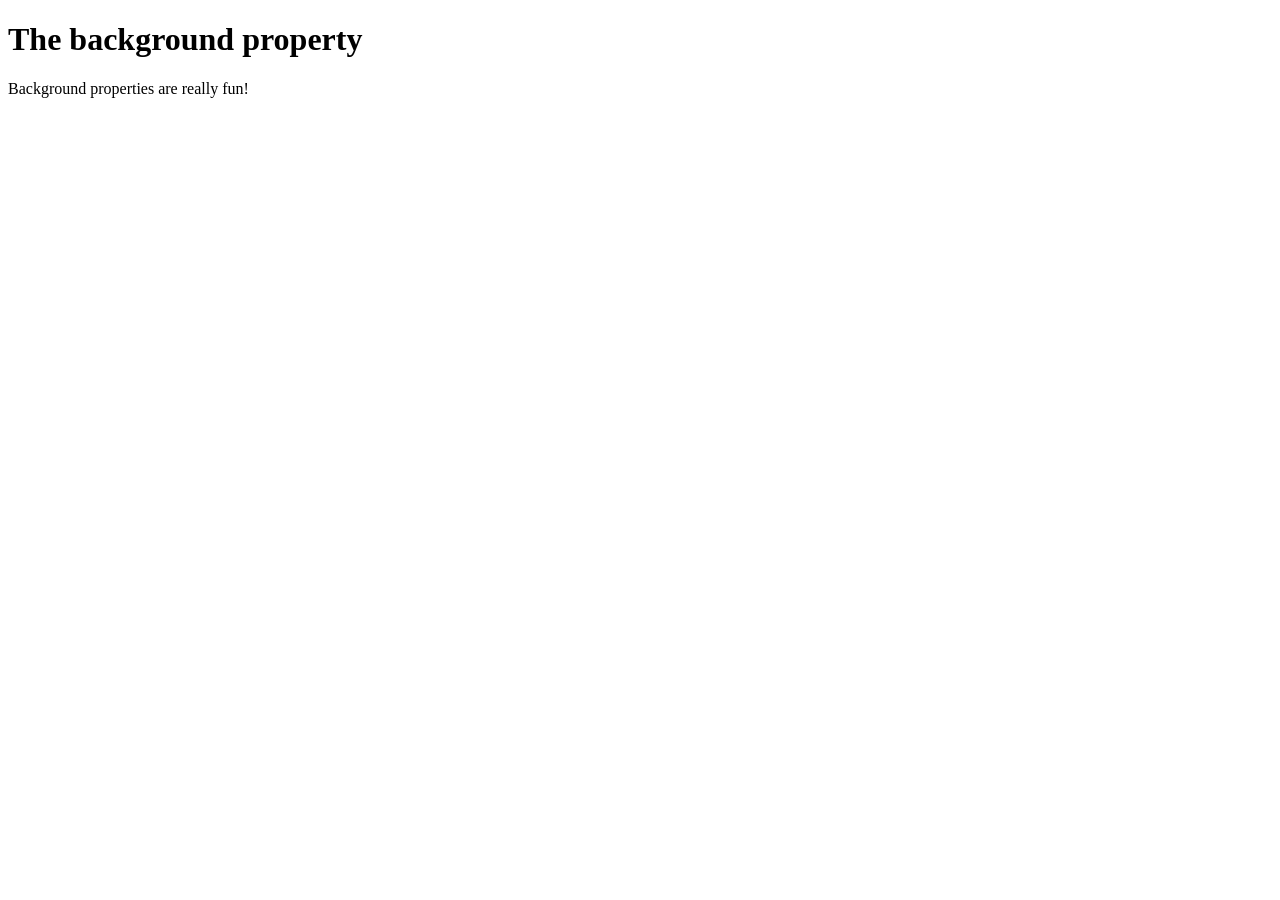
==== index.html @ c10859e7 "Update index.html" ====
<!DOCTYPE html>
<html>
	<head>
		<meta charset = "utf-8">
		<title>background stuff</title>
		<link rel = "stylesheet" href = "boy.css">
	</head>
	<body>
		<h1>The background property</h1>
		<div id = "bk">Background properties are really fun!</div>
	</body>
</html>
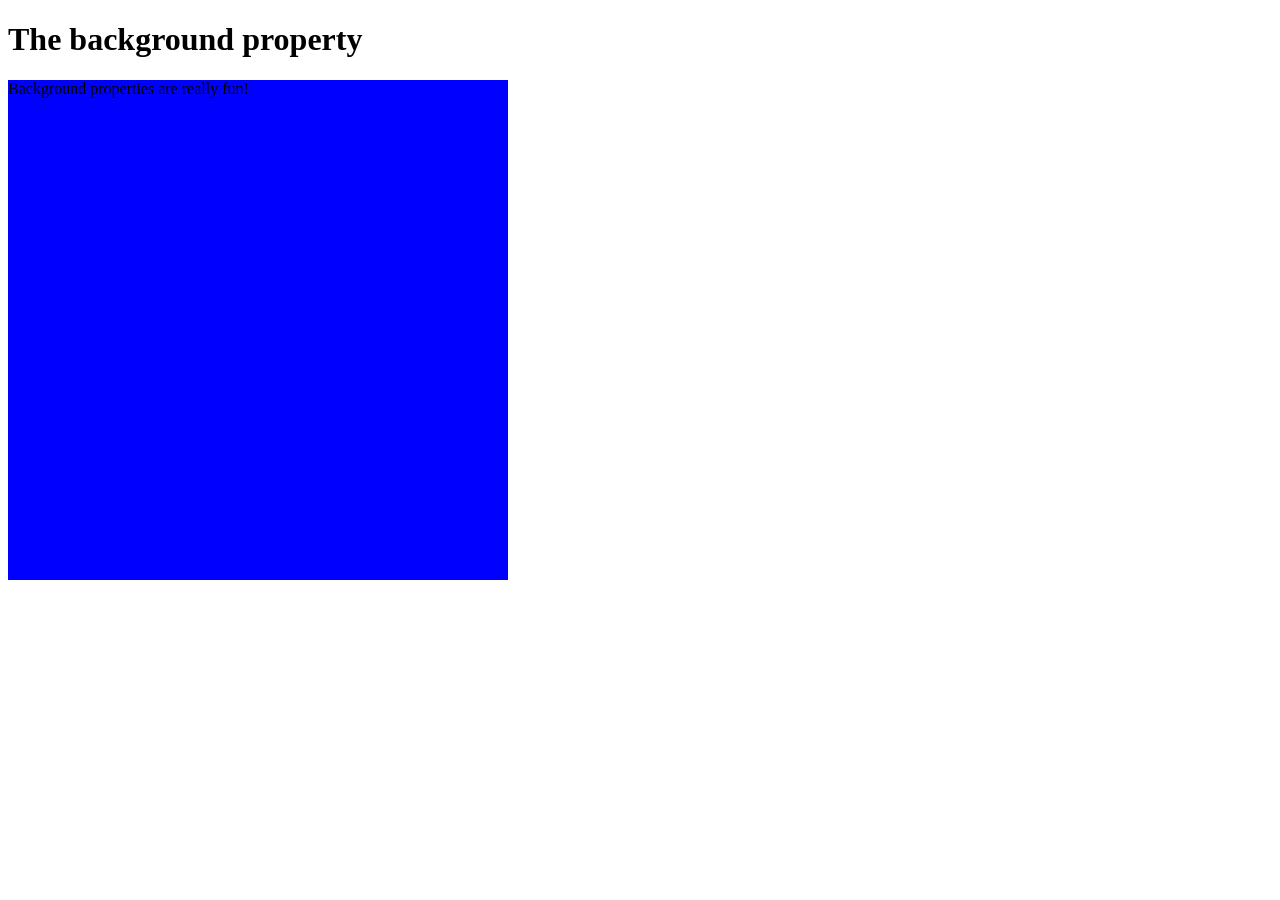
==== commit 6f5c7919: "Add files via upload" ====
--- a/index.html
+++ b/index.html
@@ -3,7 +3,7 @@
 	<head>
 		<meta charset = "utf-8">
 		<title>background stuff</title>
-		<link rel = "stylesheet" href = "boy.css">
+		<link rel = "stylesheet" href = "style.css">
 	</head>
 	<body>
 		<h1>The background property</h1>
--- a/style.css
+++ b/style.css
@@ -0,0 +1,6 @@
+#bk{
+	width: 500px;
+	height: 500px;
+	background-color: blue;
+	background-repeat: no-repeat;
+	background-position: top right;}
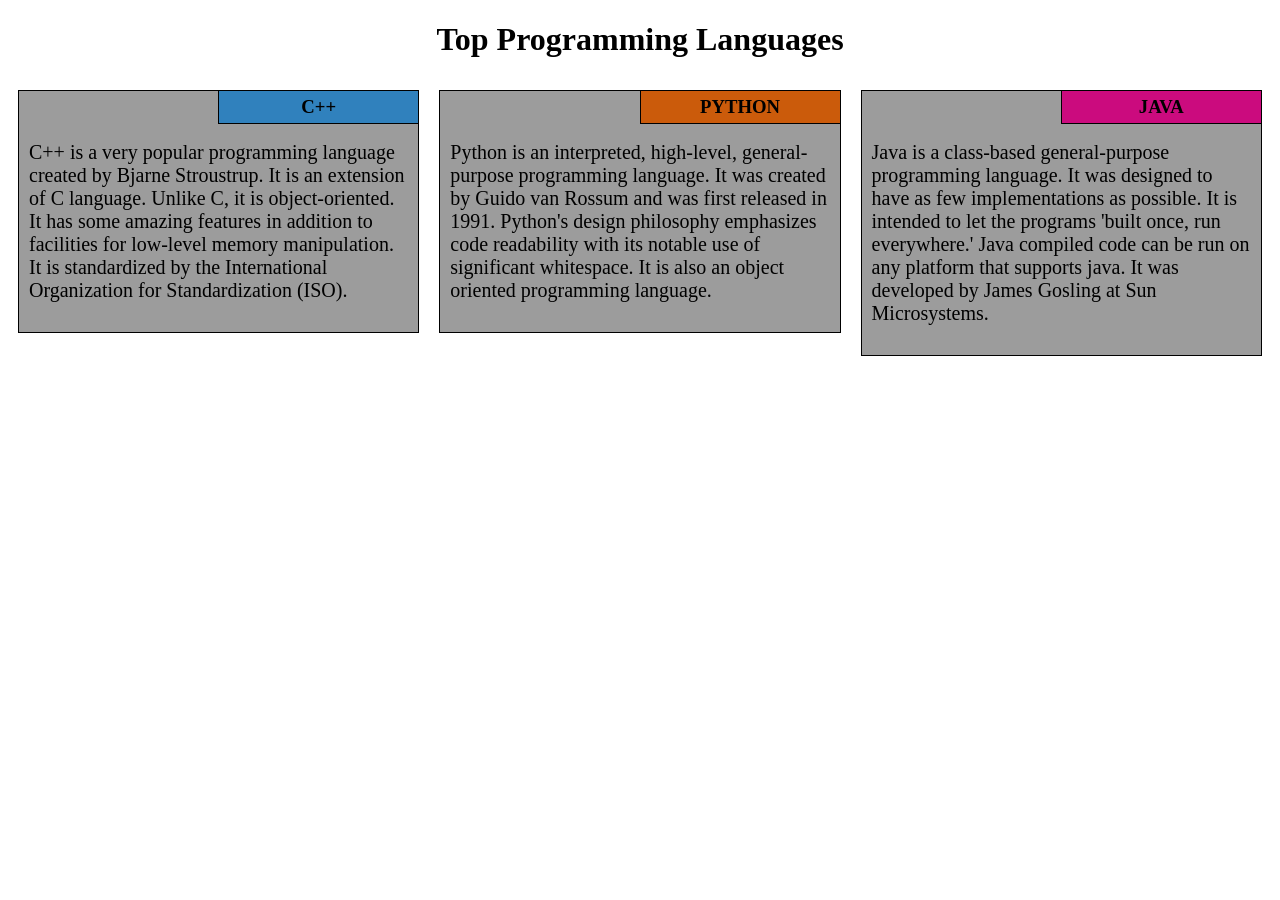
==== commit e55b0480: "Add files via upload" ====
--- a/index.html
+++ b/index.html
@@ -1,12 +1,25 @@
 <!DOCTYPE html>
 <html>
 	<head>
-		<meta charset = "utf-8">
-		<title>background stuff</title>
-		<link rel = "stylesheet" href = "style.css">
+		<meta charset = "utf-8" name="viewport" content="width=device-width, initial-scale=1">
+		<title>Module 2 Assignment</title>
+		<link rel = "stylesheet" href = "css/style.css">
 	</head>
 	<body>
-		<h1>The background property</h1>
-		<div id = "bk">Background properties are really fun!</div>
+		<h1>Top Programming Languages</h1>
+		<div class = "row">
+			<div class = "lrg mdm1 sml"><section>
+				<h3 class = "h3-1">C++</h3><p>
+					C++ is a very popular programming language created by Bjarne Stroustrup. It is an extension of C language. Unlike C, it is object-oriented. It has some amazing features in addition to facilities for low-level memory manipulation. It is standardized by the International Organization for Standardization (ISO).
+				</p></section></div>
+			<div class = "lrg mdm1 sml"><section>
+				<h3 class = "h3-2">PYTHON</h3><p>
+					Python is an interpreted, high-level, general-purpose programming language. It was created by Guido van Rossum and was first released in 1991. Python's design philosophy emphasizes code readability with its notable use of significant whitespace. It is also an object oriented programming language.
+				</p></section></div>
+			<div class = "lrg mdm2 sml"><section>
+				<h3 class = "h3-3">JAVA</h3><p>
+					Java is a class-based general-purpose programming language. It was designed to have as few implementations as possible. It is intended to let the programs 'built once, run everywhere.' Java compiled code can be run on any platform that supports java. It was developed by James Gosling at Sun Microsystems.
+				</p></section></div>
+		</div>
 	</body>
 </html>
--- a/css/style.css
+++ b/css/style.css
@@ -0,0 +1,43 @@
+* {
+  box-sizing: border-box;}
+p{
+	padding: 30px 10px 10px 10px;
+	font-size: 20px;}
+h1{
+	text-align: center;}
+h3{
+	float: right;
+	border-bottom: 1px solid black;
+	border-left: 1px solid black;
+	width: 200px;
+	margin: 0;
+	padding: 5px;
+	text-align: center;
+	font-weight: bold;}
+.h3-1{
+	background-color: #3081BD;}
+.h3-2{
+	background-color: #CB5B0B;}
+.h3-3{
+	background-color: #CB0B7E;}
+section{
+	border: 1px solid black;
+	background-color: #9C9C9C;
+	margin: 10px;}
+.row{
+	width: 100%;}
+@media (min-width: 992px){
+	.lrg{
+		float: left;
+		width: 33.33%;}}
+@media (min-width: 768px) and (max-width: 991px){
+	.mdm1, .mdm2{
+		float: left;}
+	.mdm1{
+		width: 50%;}
+	.mdm2{
+		width: 100%;}
+@media (max-width: 767px){
+	.sml{
+		float: left;
+		width: 100%;}}
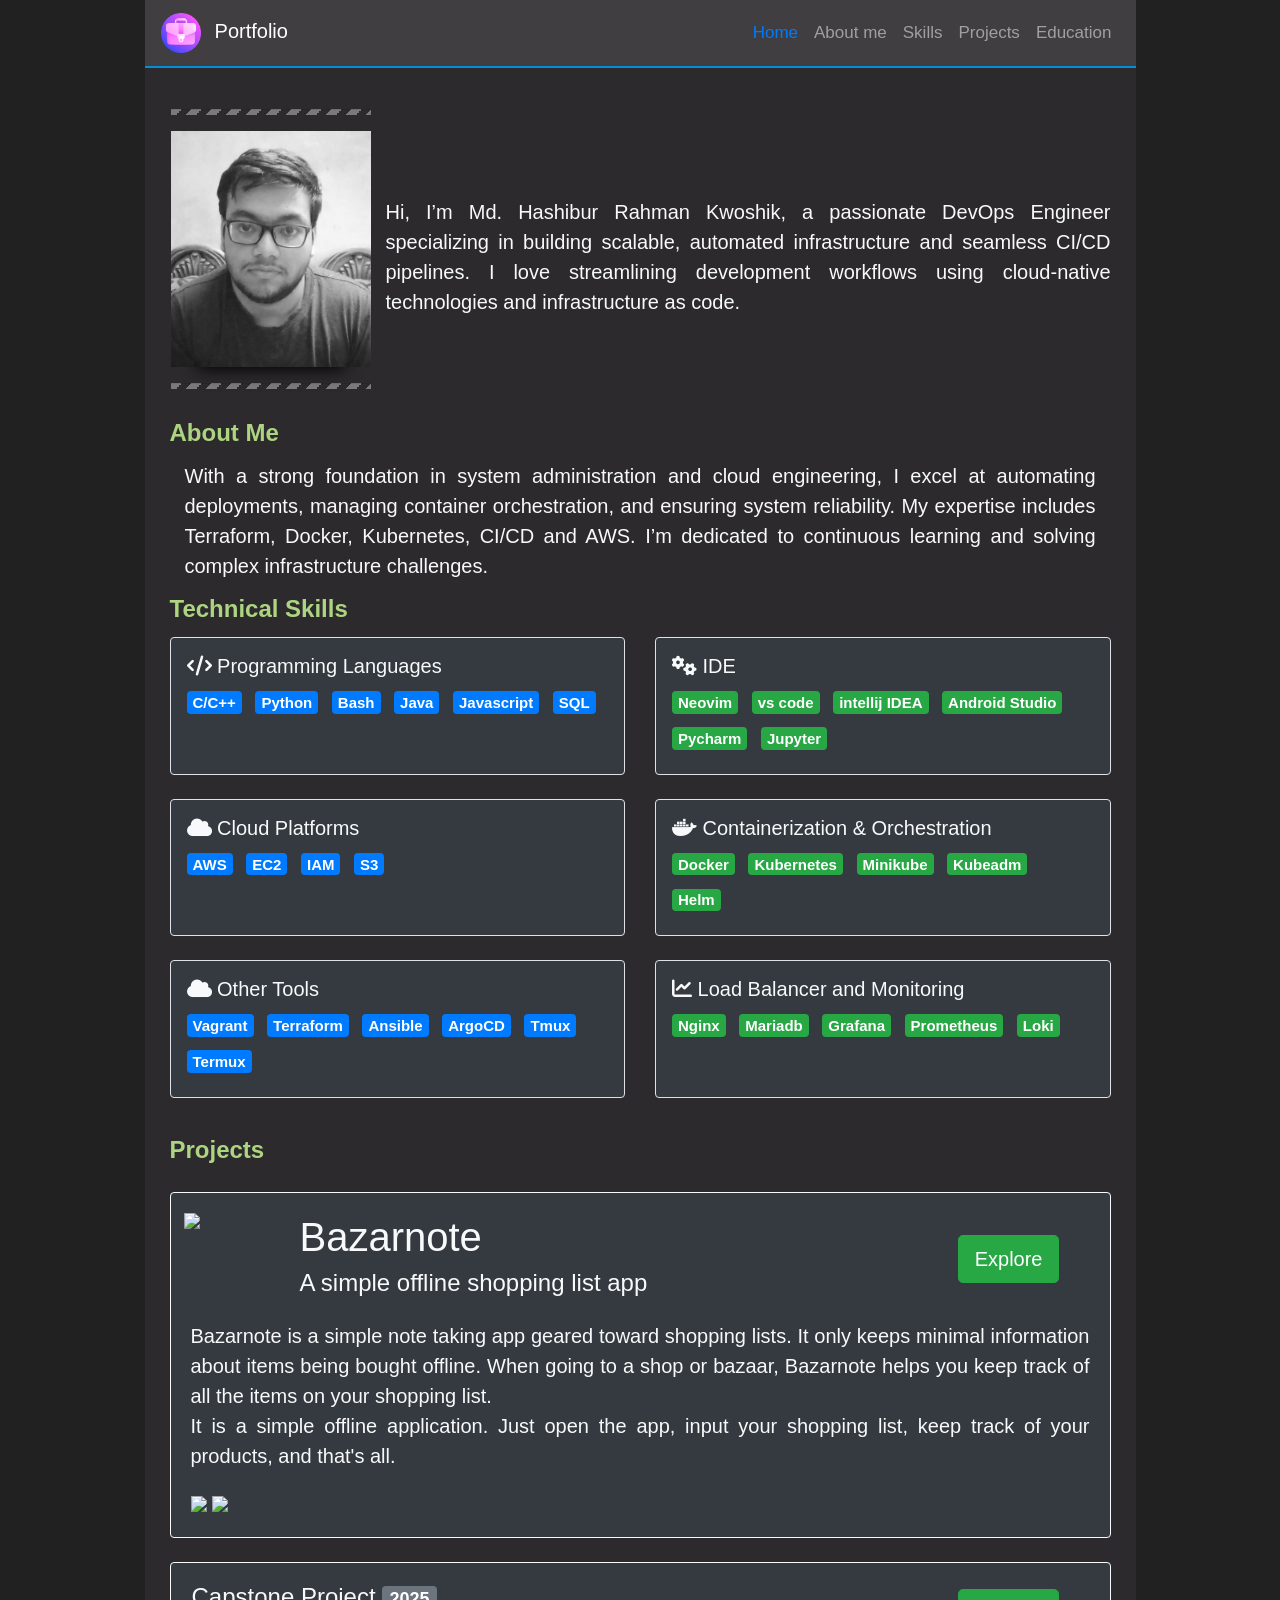
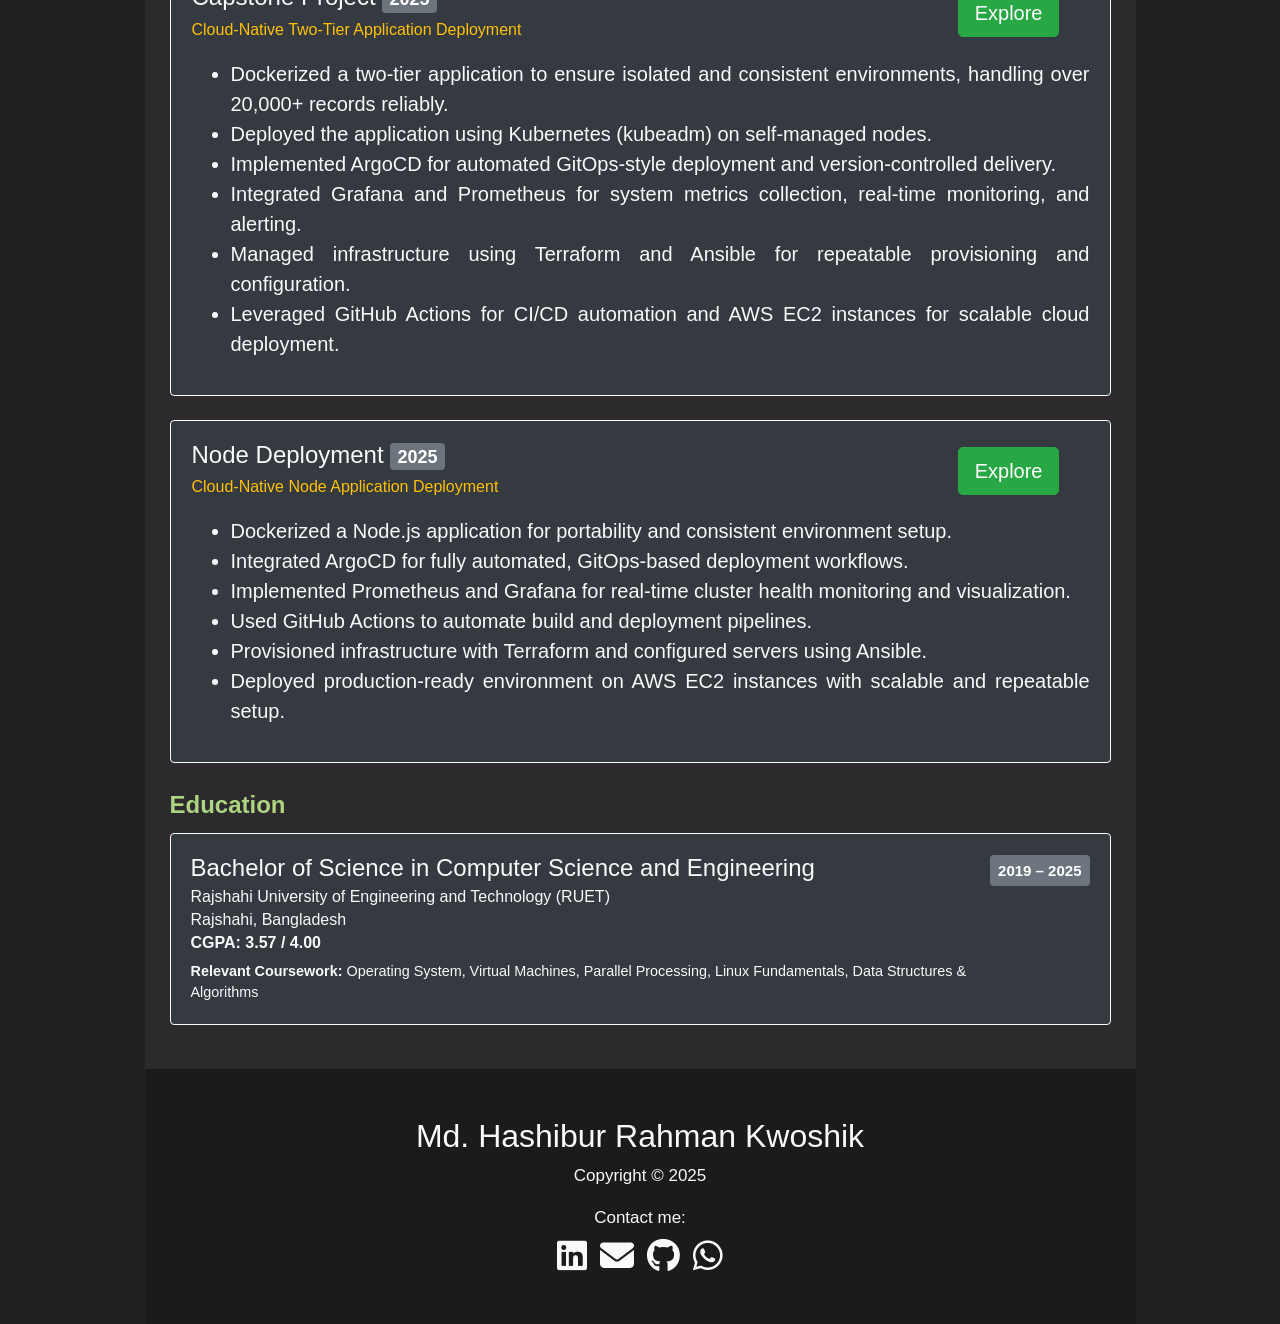
==== commit 032c9abe: "initialized the repository" ====
--- a/index.html
+++ b/index.html
@@ -1,25 +1,326 @@
 <!DOCTYPE html>
-<html>
-	<head>
-		<meta charset = "utf-8" name="viewport" content="width=device-width, initial-scale=1">
-		<title>Module 2 Assignment</title>
-		<link rel = "stylesheet" href = "css/style.css">
-	</head>
-	<body>
-		<h1>Top Programming Languages</h1>
-		<div class = "row">
-			<div class = "lrg mdm1 sml"><section>
-				<h3 class = "h3-1">C++</h3><p>
-					C++ is a very popular programming language created by Bjarne Stroustrup. It is an extension of C language. Unlike C, it is object-oriented. It has some amazing features in addition to facilities for low-level memory manipulation. It is standardized by the International Organization for Standardization (ISO).
-				</p></section></div>
-			<div class = "lrg mdm1 sml"><section>
-				<h3 class = "h3-2">PYTHON</h3><p>
-					Python is an interpreted, high-level, general-purpose programming language. It was created by Guido van Rossum and was first released in 1991. Python's design philosophy emphasizes code readability with its notable use of significant whitespace. It is also an object oriented programming language.
-				</p></section></div>
-			<div class = "lrg mdm2 sml"><section>
-				<h3 class = "h3-3">JAVA</h3><p>
-					Java is a class-based general-purpose programming language. It was designed to have as few implementations as possible. It is intended to let the programs 'built once, run everywhere.' Java compiled code can be run on any platform that supports java. It was developed by James Gosling at Sun Microsystems.
-				</p></section></div>
-		</div>
-	</body>
-</html>
+<html lang="en">
+
+<head>
+  <meta charset="UTF-8">
+  <meta name="viewport" content="width= f, initial-scale=1.0">
+  <link rel="shortcut icon" type="image/x-icon" href="assets/logo.png">
+  <title>Kwoshik's Portfolio</title>
+  <link rel="stylesheet" href="https://cdn.jsdelivr.net/npm/bootstrap@4.0.0/dist/css/bootstrap.min.css"
+    integrity="sha384-Gn5384xqQ1aoWXA+058RXPxPg6fy4IWvTNh0E263XmFcJlSAwiGgFAW/dAiS6JXm" crossorigin="anonymous">
+  <link rel="stylesheet" href="https://cdnjs.cloudflare.com/ajax/libs/font-awesome/6.4.0/css/all.min.css" />
+  <link rel="stylesheet" href="style.css">
+</head>
+
+<body>
+  <div id="idk0" class="second-body text-light">
+
+    <nav class="custm-nav navbar navbar-dark navbar-expand-md fixed-top">
+      <a class="navbar-brand" href="#idk0">
+        <img height=40px; src="assets/logo.png" alt="">
+        <span class="ml-2">Portfolio</span>
+      </a>
+      <button class="navbar-toggler navbar-toggler-right" type="button" data-toggle="collapse" data-target="#hdnv">
+        <span class="navbar-toggler-icon"></span>
+      </button>
+      <div class="collapse navbar-collapse" id="hdnv">
+        <ul class="navbar-nav ml-auto">
+          <li class="nav-item ml-auto">
+            <a class="nav-link" href="#">
+              <div class="text-primary">Home</div>
+            </a>
+          </li>
+          <li class="nav-item ml-auto"><a class="nav-link" href="#idk2">About me</a></li>
+          <li class="nav-item ml-auto"><a class="nav-link" href="#idk3">Skills</a></li>
+          <li class="nav-item ml-auto"><a class="nav-link" href="#idk4">Projects</a></li>
+          <li class="nav-item ml-auto"><a class="nav-link" href="#idk5">Education</a></li>
+        </ul>
+      </div>
+    </nav>
+
+    <span>
+      <a class="btn pos kol1 btn-outline-secondary" href="#idk0">
+        <i class="fa fa-2x fa-arrow-circle-up"></i>
+      </a>
+    </span>
+
+    <div class="inner"></div>
+
+    <div class="row">
+      <div class="span4 mx-auto ml-md-3">
+        <hr class="slash-1">
+        <img class="s1 my-3" src="assets/kwoshik.jpg" width="200px">
+        <hr class="slash-1 mb-3">
+      </div>
+      <div class="col-md my-auto text-justify">
+        Hi, I’m Md. Hashibur Rahman Kwoshik, a passionate DevOps Engineer specializing in building scalable, automated
+        infrastructure and seamless CI/CD pipelines. I love streamlining development workflows using cloud-native
+        technologies and infrastructure as code.
+      </div>
+    </div>
+
+    <section class="section" id="idk2">
+      <div class="headbar2">About Me</div>
+      <div class="col-md my-auto text-justify">
+        With a strong foundation in system administration and cloud engineering, I excel at automating deployments,
+        managing container orchestration, and ensuring system reliability. My expertise includes Terraform, Docker,
+        Kubernetes, CI/CD and AWS. I’m dedicated to continuous learning and solving complex infrastructure challenges.
+      </div>
+    </section>
+
+    <section class="section" id="idk3">
+      <div class="headbar2">Technical Skills</div>
+      <div class="row">
+        <div class="col-md-6 mb-4">
+          <div class="border p-3 h-100 bg-dark rounded shadow-sm">
+            <h5><i class="fas fa-code"></i> Programming Languages</h5>
+            <div>
+              <span class="badge badge-primary mr-2 mb-2">C/C++</span>
+              <span class="badge badge-primary mr-2 mb-2">Python</span>
+              <span class="badge badge-primary mr-2 mb-2">Bash</span>
+              <span class="badge badge-primary mr-2 mb-2">Java</span>
+              <span class="badge badge-primary mr-2 mb-2">Javascript</span>
+              <span class="badge badge-primary mr-2 mb-2">SQL</span>
+            </div>
+          </div>
+        </div>
+
+        <div class="col-md-6 mb-4">
+          <div class="border p-3 h-100 bg-dark rounded shadow-sm">
+            <h5><i class="fa fa-cogs"></i> IDE</h5>
+            <div>
+              <span class="badge badge-success mr-2 mb-2">Neovim</span>
+              <span class="badge badge-success mr-2 mb-2">vs code</span>
+              <span class="badge badge-success mr-2 mb-2">intellij IDEA</span>
+              <span class="badge badge-success mr-2 mb-2">Android Studio</span>
+              <span class="badge badge-success mr-2 mb-2">Pycharm</span>
+              <span class="badge badge-success mr-2 mb-2">Jupyter</span>
+            </div>
+          </div>
+        </div>
+      </div>
+
+      <div class="row">
+        <div class="col-md-6 mb-4">
+          <div class="border p-3 h-100 bg-dark rounded shadow-sm">
+            <h5><i class="fas fa-cloud"></i> Cloud Platforms</h5>
+            <div>
+              <span class="badge badge-primary mr-2 mb-2">AWS</span>
+              <span class="badge badge-primary mr-2 mb-2">EC2</span>
+              <span class="badge badge-primary mr-2 mb-2">IAM</span>
+              <span class="badge badge-primary mr-2 mb-2">S3</span>
+            </div>
+          </div>
+        </div>
+
+        <div class="col-md-6 mb-4">
+          <div class="border p-3 h-100 bg-dark rounded shadow-sm">
+            <h5><i class="fab fa-docker"></i> Containerization & Orchestration</h5>
+            <div>
+              <span class="badge badge-success mr-2 mb-2">Docker</span>
+              <span class="badge badge-success mr-2 mb-2">Kubernetes</span>
+              <span class="badge badge-success mr-2 mb-2">Minikube</span>
+              <span class="badge badge-success mr-2 mb-2">Kubeadm</span>
+              <span class="badge badge-success mr-2 mb-2">Helm</span>
+            </div>
+          </div>
+        </div>
+      </div>
+
+      <div class="row">
+        <div class="col-md-6 mb-4">
+          <div class="border p-3 h-100 bg-dark rounded shadow-sm">
+            <h5><i class="fas fa-cloud"></i> Other Tools</h5>
+            <div>
+              <span class="badge badge-primary mr-2 mb-2">Vagrant</span>
+              <span class="badge badge-primary mr-2 mb-2">Terraform</span>
+              <span class="badge badge-primary mr-2 mb-2">Ansible</span>
+              <span class="badge badge-primary mr-2 mb-2">ArgoCD</span>
+              <span class="badge badge-primary mr-2 mb-2">Tmux</span>
+              <span class="badge badge-primary mr-2 mb-2">Termux</span>
+            </div>
+          </div>
+        </div>
+
+        <div class="col-md-6 mb-4">
+          <div class="border p-3 h-100 bg-dark rounded shadow-sm">
+            <h5><i class="fas fa-chart-line"></i> Load Balancer and Monitoring</h5>
+            <div>
+              <span class="badge badge-success mr-2 mb-2">Nginx</span>
+              <span class="badge badge-success mr-2 mb-2">Mariadb</span>
+              <span class="badge badge-success mr-2 mb-2">Grafana</span>
+              <span class="badge badge-success mr-2 mb-2">Prometheus</span>
+              <span class="badge badge-success mr-2 mb-2">Loki</span>
+            </div>
+          </div>
+        </div>
+      </div>
+    </section>
+
+    <section class="section" id="idk4">
+      <div class="headbar2">Projects</div>
+      <div class="card bg-dark my-4 border-light">
+        <div class="card-body">
+          <div class="card-title">
+            <div class="row">
+              <div class="row col-8">
+                <img class="ml-2"
+                  src="https://github.com/rootminusone8004/Bazarnote/raw/master/fastlane/metadata/android/en-US/images/icon.png"
+                  width="100">
+                <div class="ml-3 text-light my-auto">
+                  <h1>Bazarnote</h1>
+                  <h4 class="d-none d-md-block">A simple offline shopping list app</h4>
+                </div>
+              </div>
+              <div class="col-4 text-right my-auto">
+                <a href="https://github.com/rootminusone8004/Bazarnote" target="_blank"
+                  class="btn btn-lg btn-success">Explore</a>
+              </div>
+            </div>
+          </div>
+          <div class="my-3 text-justify">
+            Bazarnote is a simple note taking app geared toward shopping lists. It only keeps minimal information about
+            items being bought offline. When going to a shop or bazaar, Bazarnote helps you keep track of all the items
+            on your shopping list.
+            <br>
+            It is a simple offline application. Just open the app, input your shopping list, keep track of your
+            products, and that's all.
+          </div>
+          <a href="https://f-droid.org/packages/com.rootminusone8004.bazarnote/" target="_blank">
+            <img src="https://fdroid.gitlab.io/artwork/badge/get-it-on.png" height="60" />
+          </a>
+          <a href="https://apt.izzysoft.de/fdroid/index/apk/com.rootminusone8004.bazarnote/" target="_blank">
+            <img
+              src="https://camo.githubusercontent.com/28fa2c821196d417f69a25dc07b40d3b4fc040bd5ddf7a8c73e8d970ee923617/68747470733a2f2f6769746c61622e636f6d2f497a7a794f6e44726f69642f7265706f2f2d2f7261772f6d61737465722f6173736574732f497a7a794f6e44726f69642e706e67"
+              height="60" />
+          </a>
+        </div>
+      </div>
+      <div class="card bg-dark my-4 border-light">
+        <div class="card-body">
+          <div class="row">
+            <div class="row col-8">
+              <div class="ml-3 text-light my-auto">
+                <h4 class="card-title mb-0">
+                  Capstone Project
+                  <span class="badge badge-secondary">2025</span>
+                </h4>
+                <small class="text-warning">Cloud-Native Two-Tier Application Deployment</small>
+              </div>
+            </div>
+            <div class="col-4 text-right my-auto">
+              <a href="https://github.com/rootminusone8004/project2" target="_blank"
+                class="btn btn-lg btn-success">Explore</a>
+            </div>
+          </div>
+          <div class="my-3 text-justify">
+            <ul class="mb-3">
+              <li>Dockerized a two-tier application to ensure isolated and consistent environments, handling over
+                20,000+ records reliably.</li>
+              <li>Deployed the application using Kubernetes (kubeadm) on self-managed nodes.</li>
+              <li>Implemented ArgoCD for automated GitOps-style deployment and version-controlled delivery.</li>
+              <li>Integrated Grafana and Prometheus for system metrics collection, real-time monitoring, and alerting.
+              </li>
+              <li>Managed infrastructure using Terraform and Ansible for repeatable provisioning and configuration.</li>
+              <li>Leveraged GitHub Actions for CI/CD automation and AWS EC2 instances for scalable cloud deployment.
+              </li>
+            </ul>
+          </div>
+        </div>
+      </div>
+      <div class="card bg-dark my-4 border-light">
+        <div class="card-body">
+          <div class="row">
+            <div class="row col-8">
+              <div class="ml-3 text-light my-auto">
+                <h4 class="card-title mb-0">
+                  Node Deployment
+                  <span class="badge badge-secondary">2025</span>
+                </h4>
+                <small class="text-warning">Cloud-Native Node Application Deployment</small>
+              </div>
+            </div>
+            <div class="col-4 text-right my-auto">
+              <a href="https://github.com/rootminusone8004/project1" target="_blank"
+                class="btn btn-lg btn-success">Explore</a>
+            </div>
+          </div>
+          <div class="my-3 text-justify">
+            <ul class="mb-3">
+              <li>Dockerized a Node.js application for portability and consistent environment setup.</li>
+              <li>Integrated ArgoCD for fully automated, GitOps-based deployment workflows.</li>
+              <li>Implemented Prometheus and Grafana for real-time cluster health monitoring and visualization.</li>
+              <li>Used GitHub Actions to automate build and deployment pipelines.</li>
+              <li>Provisioned infrastructure with Terraform and configured servers using Ansible.</li>
+              <li>Deployed production-ready environment on AWS EC2 instances with scalable and repeatable setup.</li>
+            </ul>
+          </div>
+        </div>
+      </div>
+    </section>
+
+    <section class="section" id="idk5">
+      <div class="headbar2">Education</div>
+      <div class="card bg-dark border-light shadow-sm mb-4">
+        <div class="card-body">
+          <div class="d-flex justify-content-between flex-column flex-md-row">
+            <div>
+              <h4 class="card-title mb-1">Bachelor of Science in Computer Science and Engineering</h4>
+              <h6 class="mb-1">Rajshahi University of Engineering and Technology (RUET)</h6>
+              <h6 class="mb-1">Rajshahi, Bangladesh</h6>
+              <h6 class="mb-2"><b>CGPA: 3.57 / 4.00</b></h6>
+              <p class="mb-0" style="font-size: 0.9rem;">
+                <strong>Relevant Coursework:</strong> Operating System, Virtual Machines, Parallel Processing, Linux
+                Fundamentals, Data Structures & Algorithms
+              </p>
+            </div>
+            <div class="text-md-right mt-3 mt-md-0">
+              <span class="badge badge-secondary p-2">2019 – 2025</span>
+            </div>
+          </div>
+        </div>
+      </div>
+    </section>
+  </div>
+
+  <footer class="text-center text-light py-5">
+    <div class="container">
+      <div class="row">
+        <div class="col-md-12">
+          <h2>Md. Hashibur Rahman Kwoshik</h2>
+          <p>Copyright &copy; 2025</p>
+          <div class="my-2">Contact me:</div>
+          <a href="https://www.linkedin.com/in/md-hashibur-rahman-kwoshik-2a3444250/" target="_blank"
+            class="text-light">
+            <i class="fab fa-linkedin fa-2x"></i>
+          </a>
+          <a class="ml-2 text-light cp" title="copy to clipboard"
+            data-clipboard-text="mdhashiburrahmankwoshik@gmail.com">
+            <i class="fas fa-envelope fa-2x"></i>
+          </a>
+          <a class="ml-2 text-light" href="https://github.com/rootminusone8004" target="_blank" class="text-light">
+            <i class="fab fa-github fa-2x"></i>
+          </a>
+          <a class="ml-2 text-light cp" title="copy to clipboard" data-clipboard-text="+8801915575756">
+            <i class="fab fa-whatsapp fa-2x"></i>
+          </a>
+        </div>
+      </div>
+    </div>
+  </footer>
+
+  <script src="https://code.jquery.com/jquery-3.2.1.slim.min.js"
+    integrity="sha384-KJ3o2DKtIkvYIK3UENzmM7KCkRr/rE9/Qpg6aAZGJwFDMVNA/GpGFF93hXpG5KkN"
+    crossorigin="anonymous"></script>
+  <script src="https://cdn.jsdelivr.net/npm/popper.js@1.12.9/dist/umd/popper.min.js"
+    integrity="sha384-ApNbgh9B+Y1QKtv3Rn7W3mgPxhU9K/ScQsAP7hUibX39j7fakFPskvXusvfa0b4Q"
+    crossorigin="anonymous"></script>
+  <script src="https://cdn.jsdelivr.net/npm/bootstrap@4.0.0/dist/js/bootstrap.min.js"
+    integrity="sha384-JZR6Spejh4U02d8jOt6vLEHfe/JQGiRRSQQxSfFWpi1MquVdAyjUar5+76PVCmYl"
+    crossorigin="anonymous"></script>
+  <script src="https://cdnjs.cloudflare.com/ajax/libs/clipboard.js/2.0.11/clipboard.min.js"></script>
+  <script src="https://cdn.jsdelivr.net/npm/smooth-scroll@16/dist/smooth-scroll.polyfills.min.js"></script>
+  <script src="script.js"></script>
+</body>
+
+</html>
--- a/style.css
+++ b/style.css
@@ -0,0 +1,72 @@
+body {
+  background-color: #212121;
+  font-size: 20px;
+}
+
+.second-body {
+  background-color: #2d2a2e;
+  max-width: 991px;
+  padding: 0px 25px 20px 25px;
+  margin-left: auto;
+  margin-right: auto;
+}
+
+.inner {
+  padding-top: 50px;
+  padding-bottom: 10px;
+}
+
+.fixed-top {
+  max-width: 991px;
+  margin-left: auto;
+  margin-right: auto;
+}
+
+.s1 {
+  -webkit-box-shadow: 0 28px 16px -26px rgba(0, 0, 0);
+  -moz-box-shadow: 0 28px 16px -26px rgba(0, 0, 0);
+  box-shadow: 0 28px 16px -26px rgba(0, 0, 0);
+}
+
+.headbar2 {
+  font-size: 1.5rem;
+  font-weight: 900;
+  font-family: arial;
+  margin: 10px 0px;
+  color: #add481;
+}
+
+.img-responsive {
+  width: auto;
+  height: 100px;
+}
+
+.slash-1 {
+  height: 5px;
+  color: #7A7A7A;
+  background-image: linear-gradient(-45deg,
+      transparent,
+      transparent 25%,
+      currentColor 25%,
+      currentColor 50%,
+      transparent 50%,
+      transparent 75%,
+      currentColor 75%);
+  background-size: 20px 20px;
+  width: 200px;
+  margin: 0px;
+}
+
+.navbar {
+  background-color: #403e41;
+  border-bottom: 2px solid #008ed6;
+  font-size: 17px;
+}
+
+footer {
+  background-color: #1b1b1b;
+  max-width: 991px;
+  margin-left: auto;
+  margin-right: auto;
+  font-size: 17px;
+}
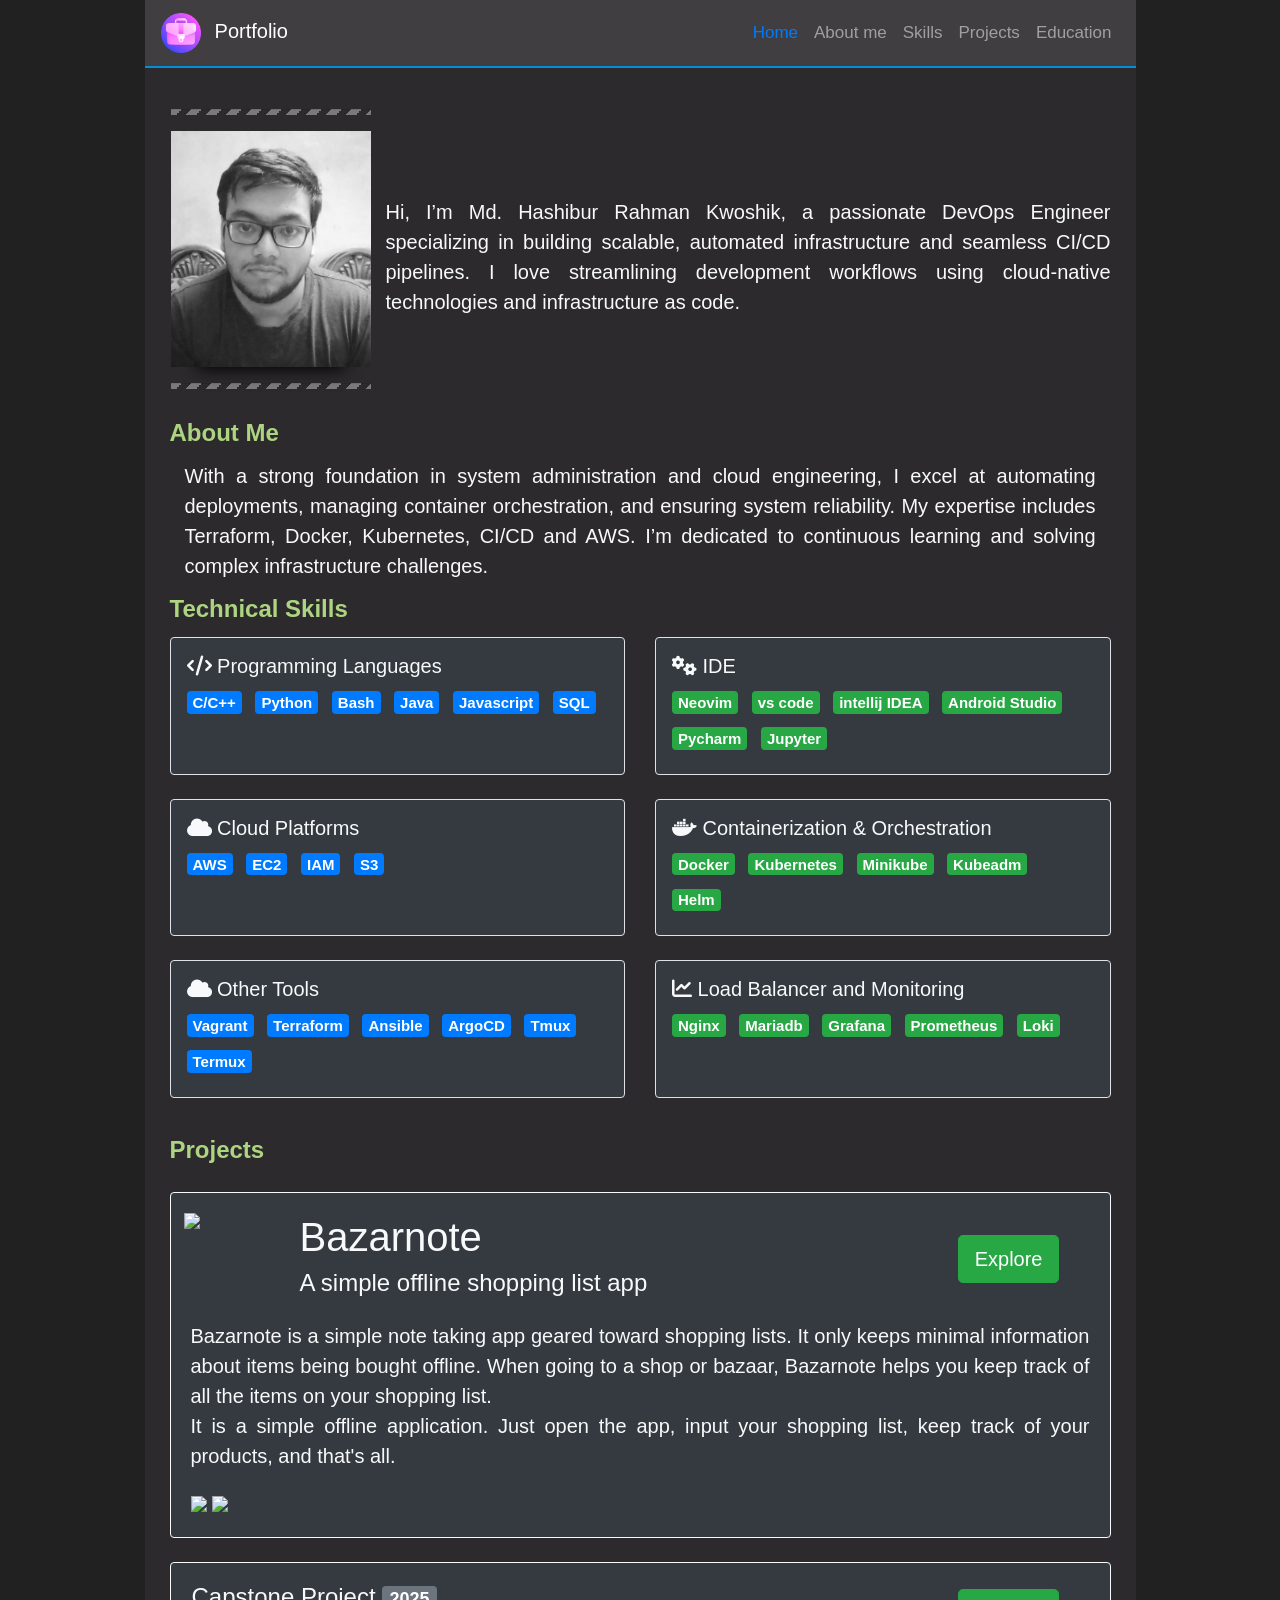
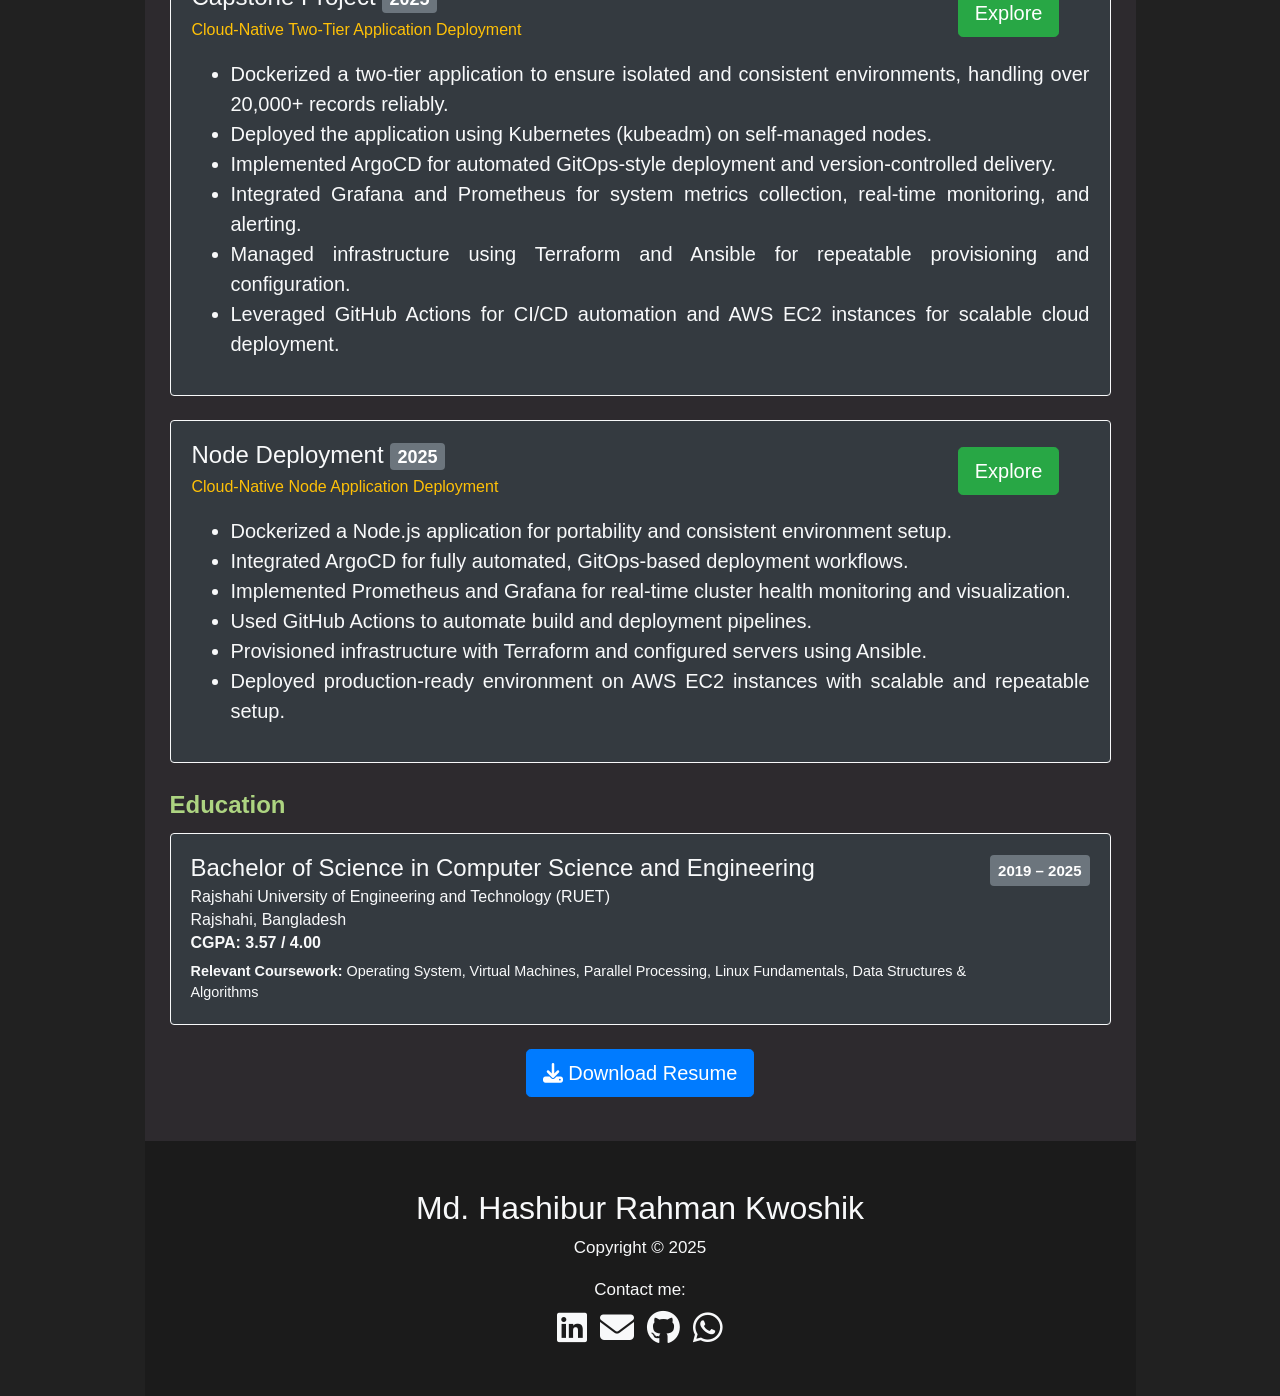
==== commit 00b668d5: "added resume" ====
--- a/index.html
+++ b/index.html
@@ -281,6 +281,13 @@
         </div>
       </div>
     </section>
+
+    <div class="d-flex justify-content-center my-4">
+      <a href="./resume.pdf" class="btn btn-primary btn-lg" download>
+        <i class="fas fa-download"></i> Download Resume
+      </a>
+    </div>    
+    
   </div>
 
   <footer class="text-center text-light py-5">
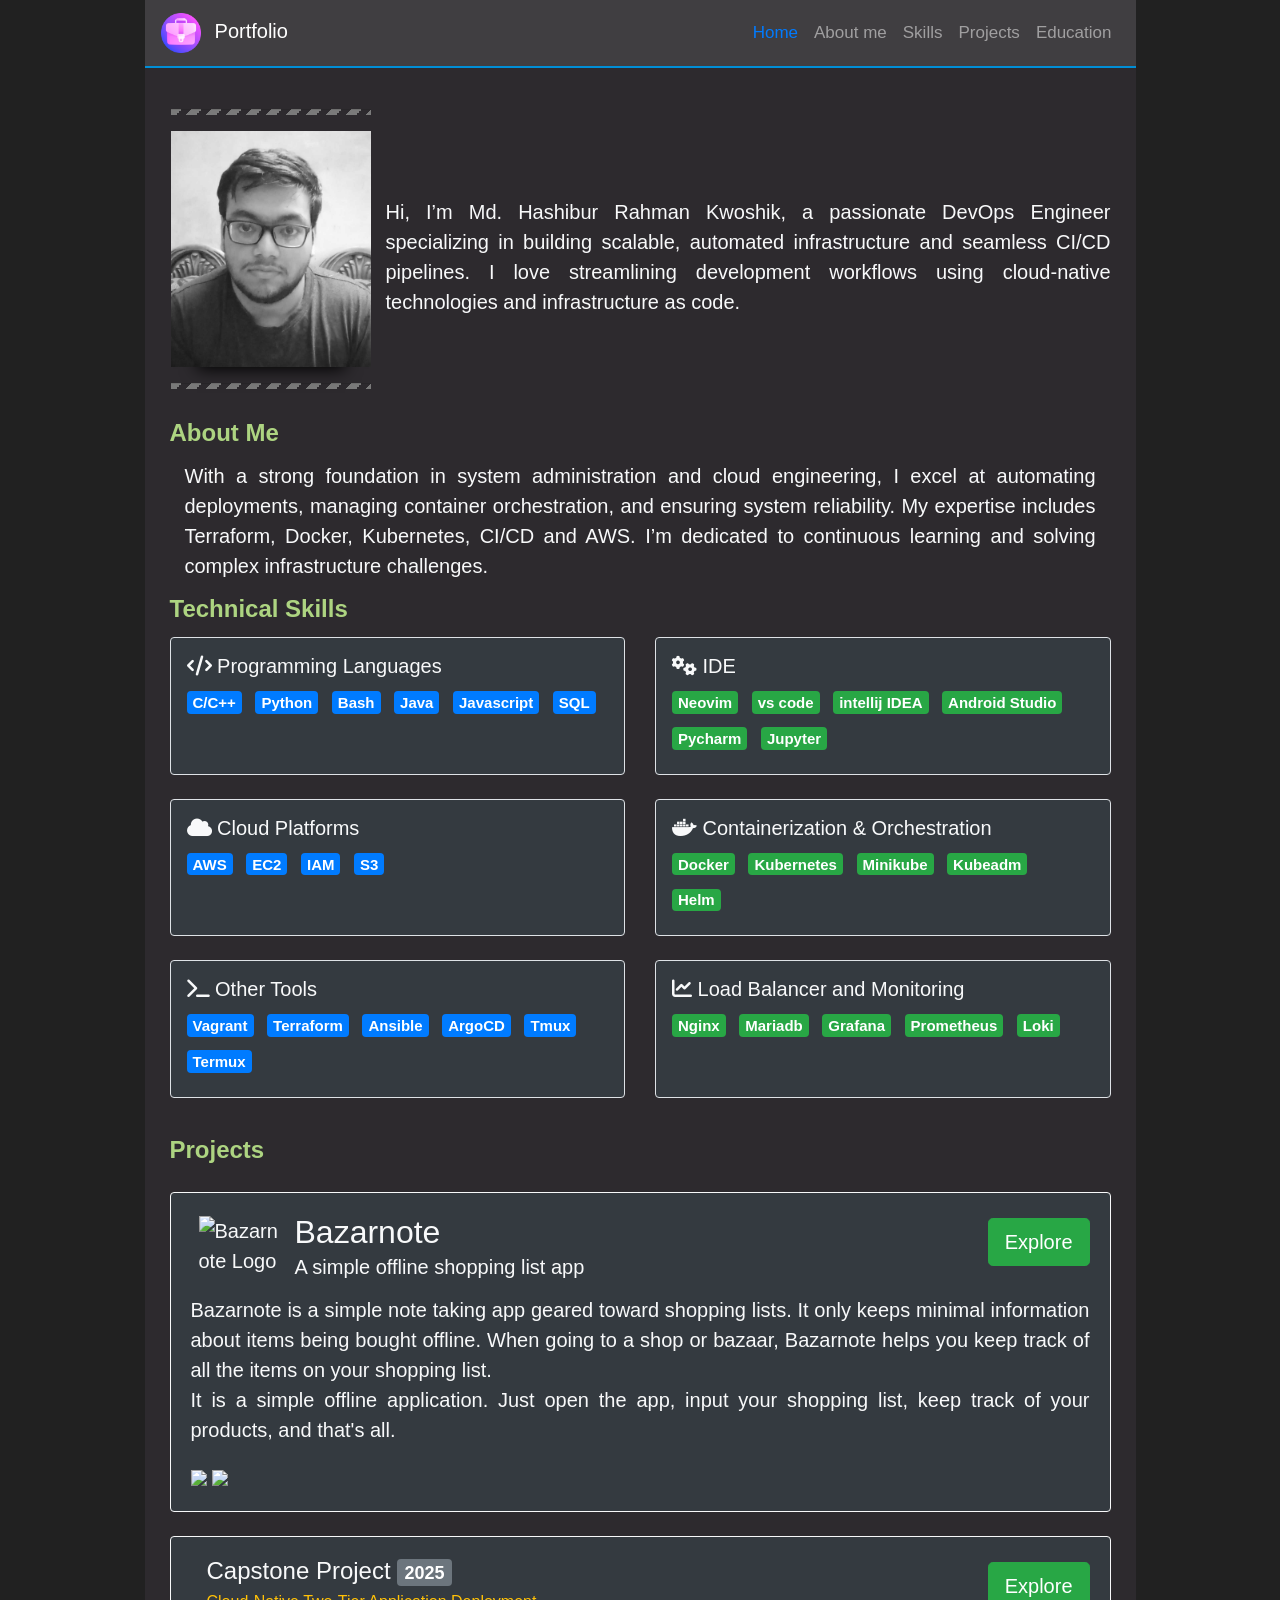
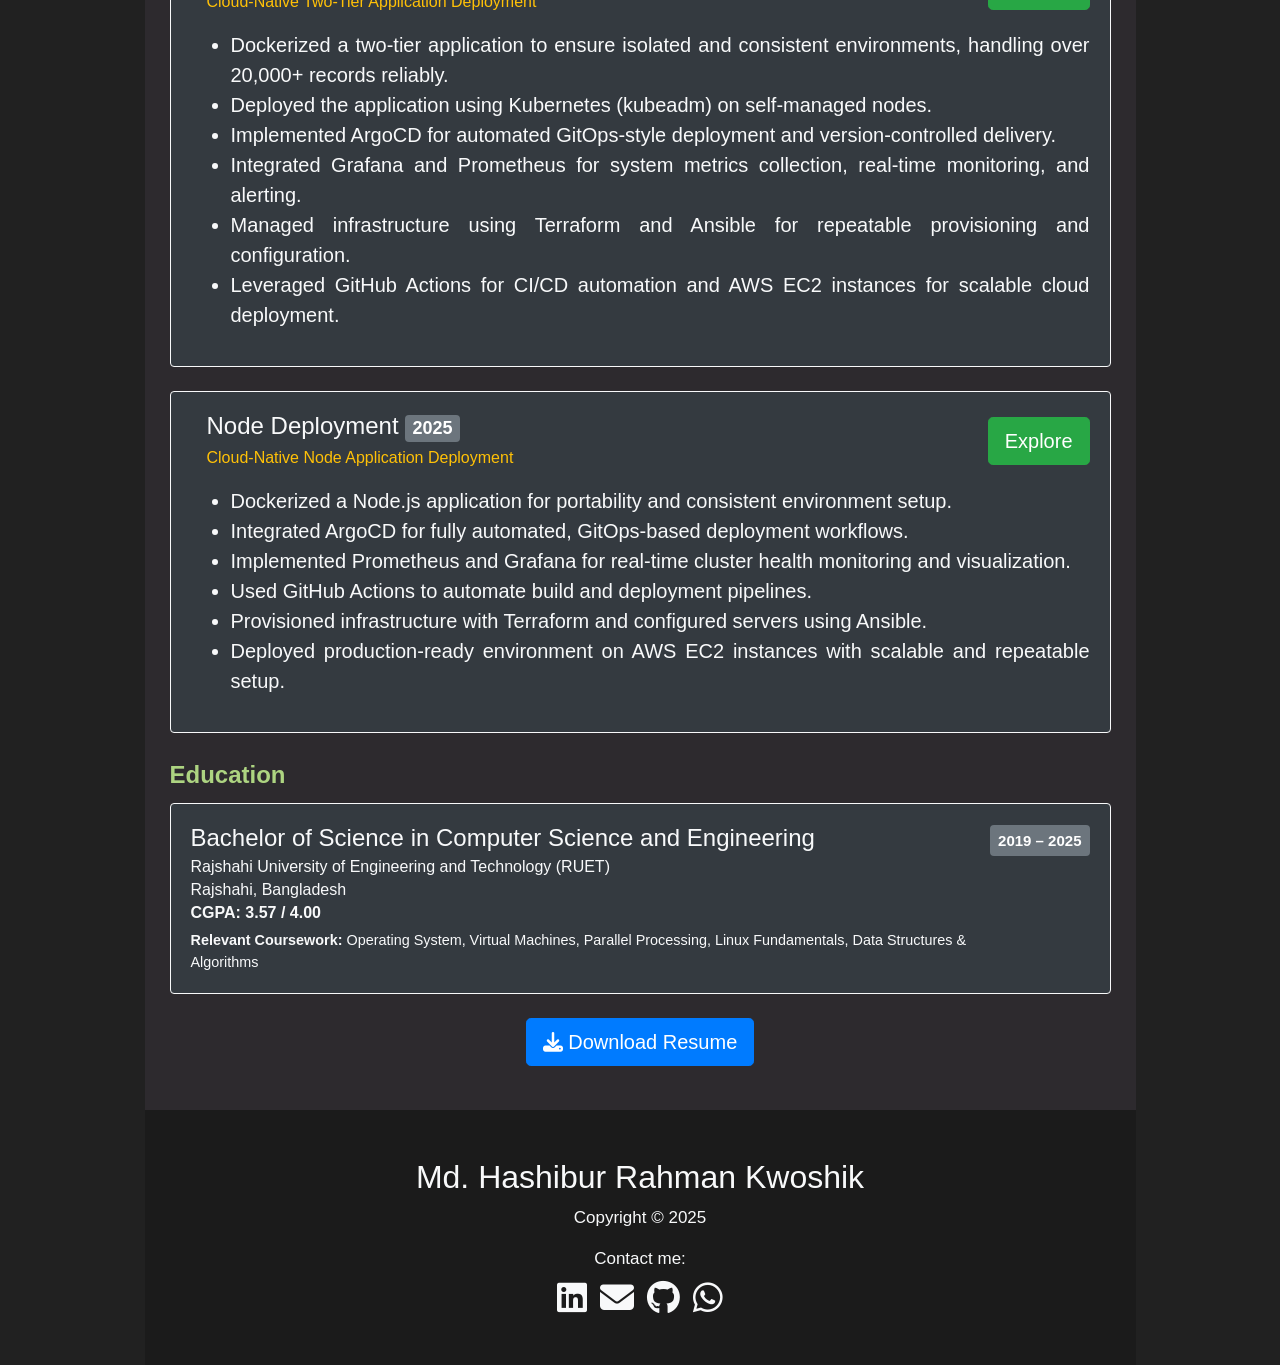
==== commit 5bfe37ec: "dynamically responsive" ====
--- a/index.html
+++ b/index.html
@@ -130,7 +130,7 @@
       <div class="row">
         <div class="col-md-6 mb-4">
           <div class="border p-3 h-100 bg-dark rounded shadow-sm">
-            <h5><i class="fas fa-cloud"></i> Other Tools</h5>
+            <h5><i class="fas fa-terminal"></i> Other Tools</h5>
             <div>
               <span class="badge badge-primary mr-2 mb-2">Vagrant</span>
               <span class="badge badge-primary mr-2 mb-2">Terraform</span>
@@ -161,21 +161,20 @@
       <div class="headbar2">Projects</div>
       <div class="card bg-dark my-4 border-light">
         <div class="card-body">
-          <div class="card-title">
-            <div class="row">
-              <div class="row col-8">
-                <img class="ml-2"
-                  src="https://github.com/rootminusone8004/Bazarnote/raw/master/fastlane/metadata/android/en-US/images/icon.png"
-                  width="100">
-                <div class="ml-3 text-light my-auto">
-                  <h1>Bazarnote</h1>
-                  <h4 class="d-none d-md-block">A simple offline shopping list app</h4>
-                </div>
+          <div class="d-flex flex-wrap align-items-center justify-content-between">
+            <div class="d-flex align-items-center flex-grow-1 mb-3 mb-md-0">
+              <img class="ml-2"
+                src="https://github.com/rootminusone8004/Bazarnote/raw/master/fastlane/metadata/android/en-US/images/icon.png"
+                width="80" alt="Bazarnote Logo">
+              <div class="ml-3 text-light">
+                <h2 class="mb-1">Bazarnote</h2>
+                <h5 class="mb-0 d-none d-sm-block">A simple offline shopping list app</h5>
               </div>
-              <div class="col-4 text-right my-auto">
-                <a href="https://github.com/rootminusone8004/Bazarnote" target="_blank"
-                  class="btn btn-lg btn-success">Explore</a>
-              </div>
+            </div>
+            <div class="mb-2">
+              <a href="https://github.com/rootminusone8004/Bazarnote" target="_blank" class="btn btn-success btn-lg">
+                Explore
+              </a>
             </div>
           </div>
           <div class="my-3 text-justify">
@@ -198,17 +197,17 @@
       </div>
       <div class="card bg-dark my-4 border-light">
         <div class="card-body">
-          <div class="row">
-            <div class="row col-8">
-              <div class="ml-3 text-light my-auto">
-                <h4 class="card-title mb-0">
+          <div class="d-flex flex-wrap align-items-center justify-content-between">
+            <div class="d-flex align-items-center flex-grow-1 mb-3 mb-md-0">
+              <div class="ml-3 text-light">
+                <h4 class="mb-1">
                   Capstone Project
                   <span class="badge badge-secondary">2025</span>
                 </h4>
-                <small class="text-warning">Cloud-Native Two-Tier Application Deployment</small>
+                <small class="mb-0 d-none d-sm-block text-warning">Cloud-Native Two-Tier Application Deployment</small>
               </div>
             </div>
-            <div class="col-4 text-right my-auto">
+            <div class="mb-2 my-auto">
               <a href="https://github.com/rootminusone8004/project2" target="_blank"
                 class="btn btn-lg btn-success">Explore</a>
             </div>
@@ -230,18 +229,18 @@
       </div>
       <div class="card bg-dark my-4 border-light">
         <div class="card-body">
-          <div class="row">
-            <div class="row col-8">
-              <div class="ml-3 text-light my-auto">
-                <h4 class="card-title mb-0">
+          <div class="d-flex flex-wrap align-items-center justify-content-between">
+            <div class="d-flex align-items-center flex-grow-1 mb-3 mb-md-0">
+              <div class="ml-3 text-light">
+                <h4 class="mb-1">
                   Node Deployment
                   <span class="badge badge-secondary">2025</span>
                 </h4>
-                <small class="text-warning">Cloud-Native Node Application Deployment</small>
+                <small class="mb-0 d-none d-sm-block text-warning">Cloud-Native Node Application Deployment</small>
               </div>
             </div>
-            <div class="col-4 text-right my-auto">
-              <a href="https://github.com/rootminusone8004/project1" target="_blank"
+            <div class="mb-2 my-auto">
+              <a href="https://github.com/rootminusone8004/project2" target="_blank"
                 class="btn btn-lg btn-success">Explore</a>
             </div>
           </div>
@@ -286,8 +285,8 @@
       <a href="./resume.pdf" class="btn btn-primary btn-lg" download>
         <i class="fas fa-download"></i> Download Resume
       </a>
-    </div>    
-    
+    </div>
+
   </div>
 
   <footer class="text-center text-light py-5">
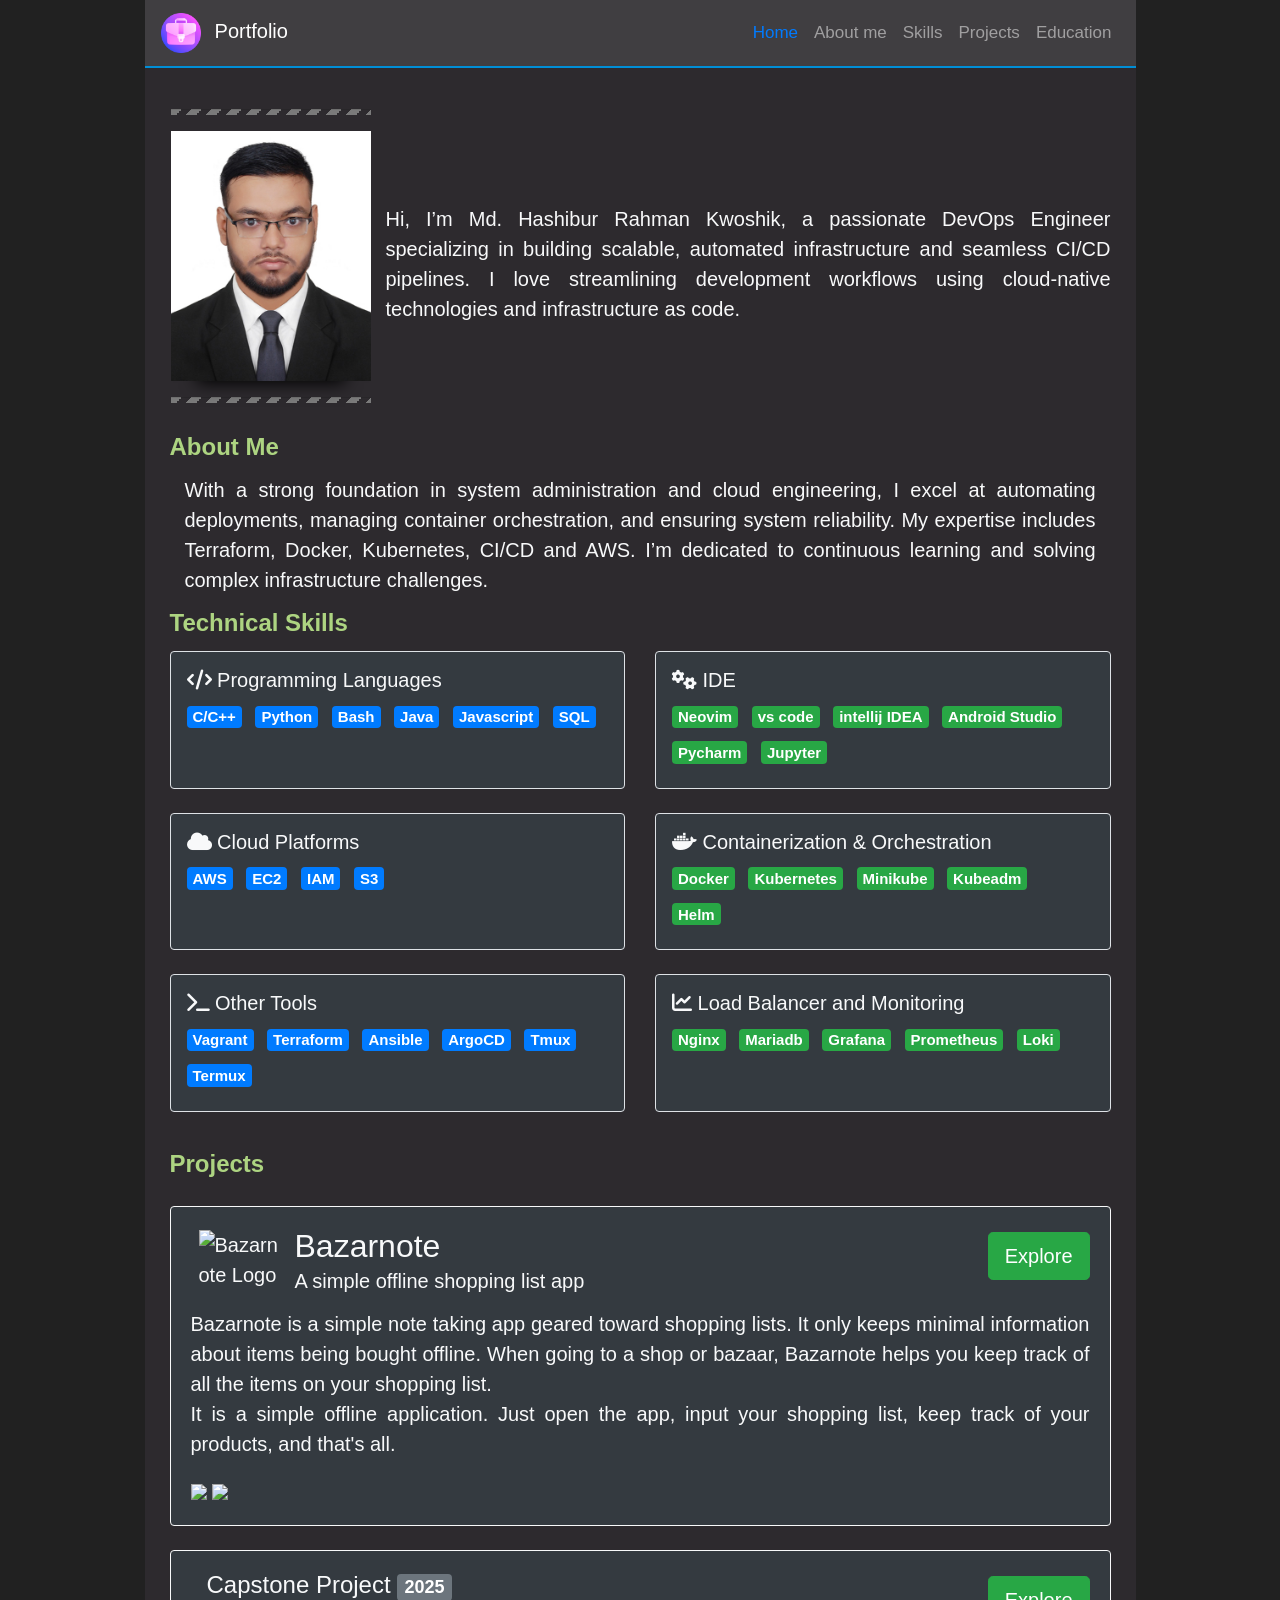
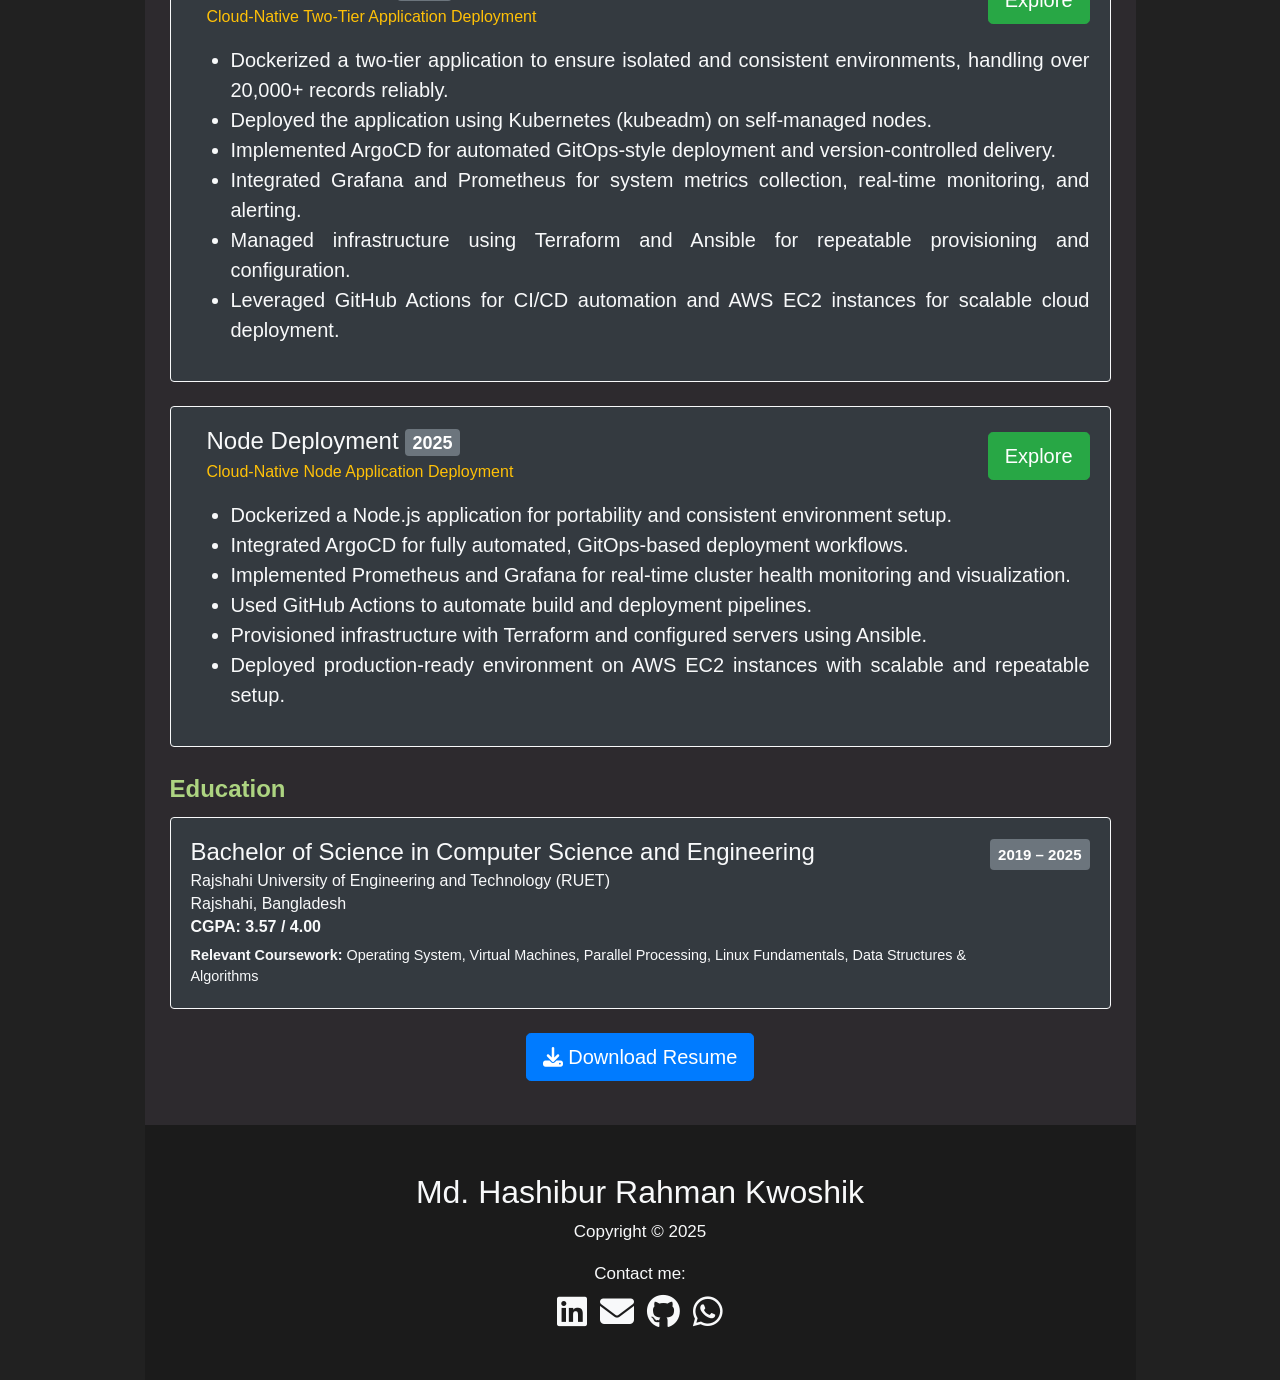
==== commit 69214842: "updated the html file  -- changed the picture  -- updated the redame" ====
--- a/index.html
+++ b/index.html
@@ -282,7 +282,7 @@
     </section>
 
     <div class="d-flex justify-content-center my-4">
-      <a href="./resume.pdf" class="btn btn-primary btn-lg" download>
+      <a href="./Md_Hashibur_Rahman_Kwoshik_CV.pdf" class="btn btn-primary btn-lg" download>
         <i class="fas fa-download"></i> Download Resume
       </a>
     </div>
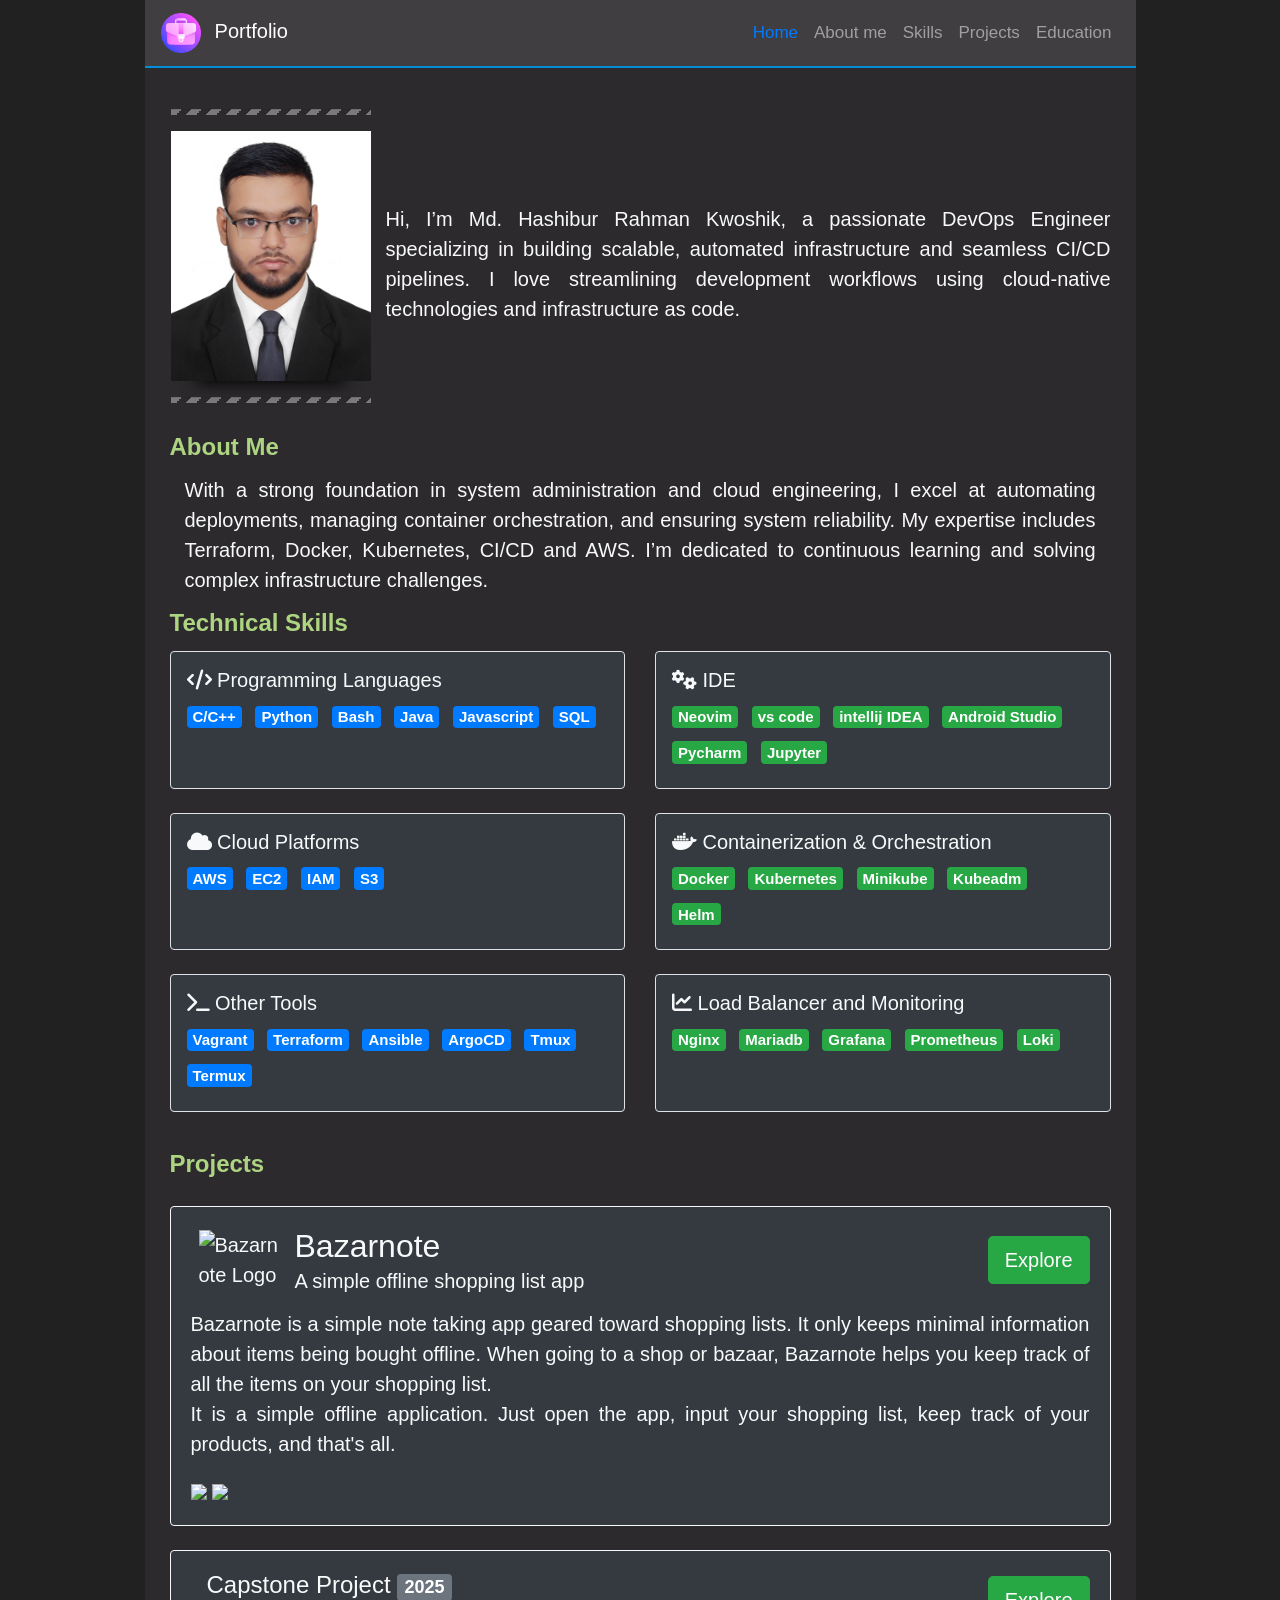
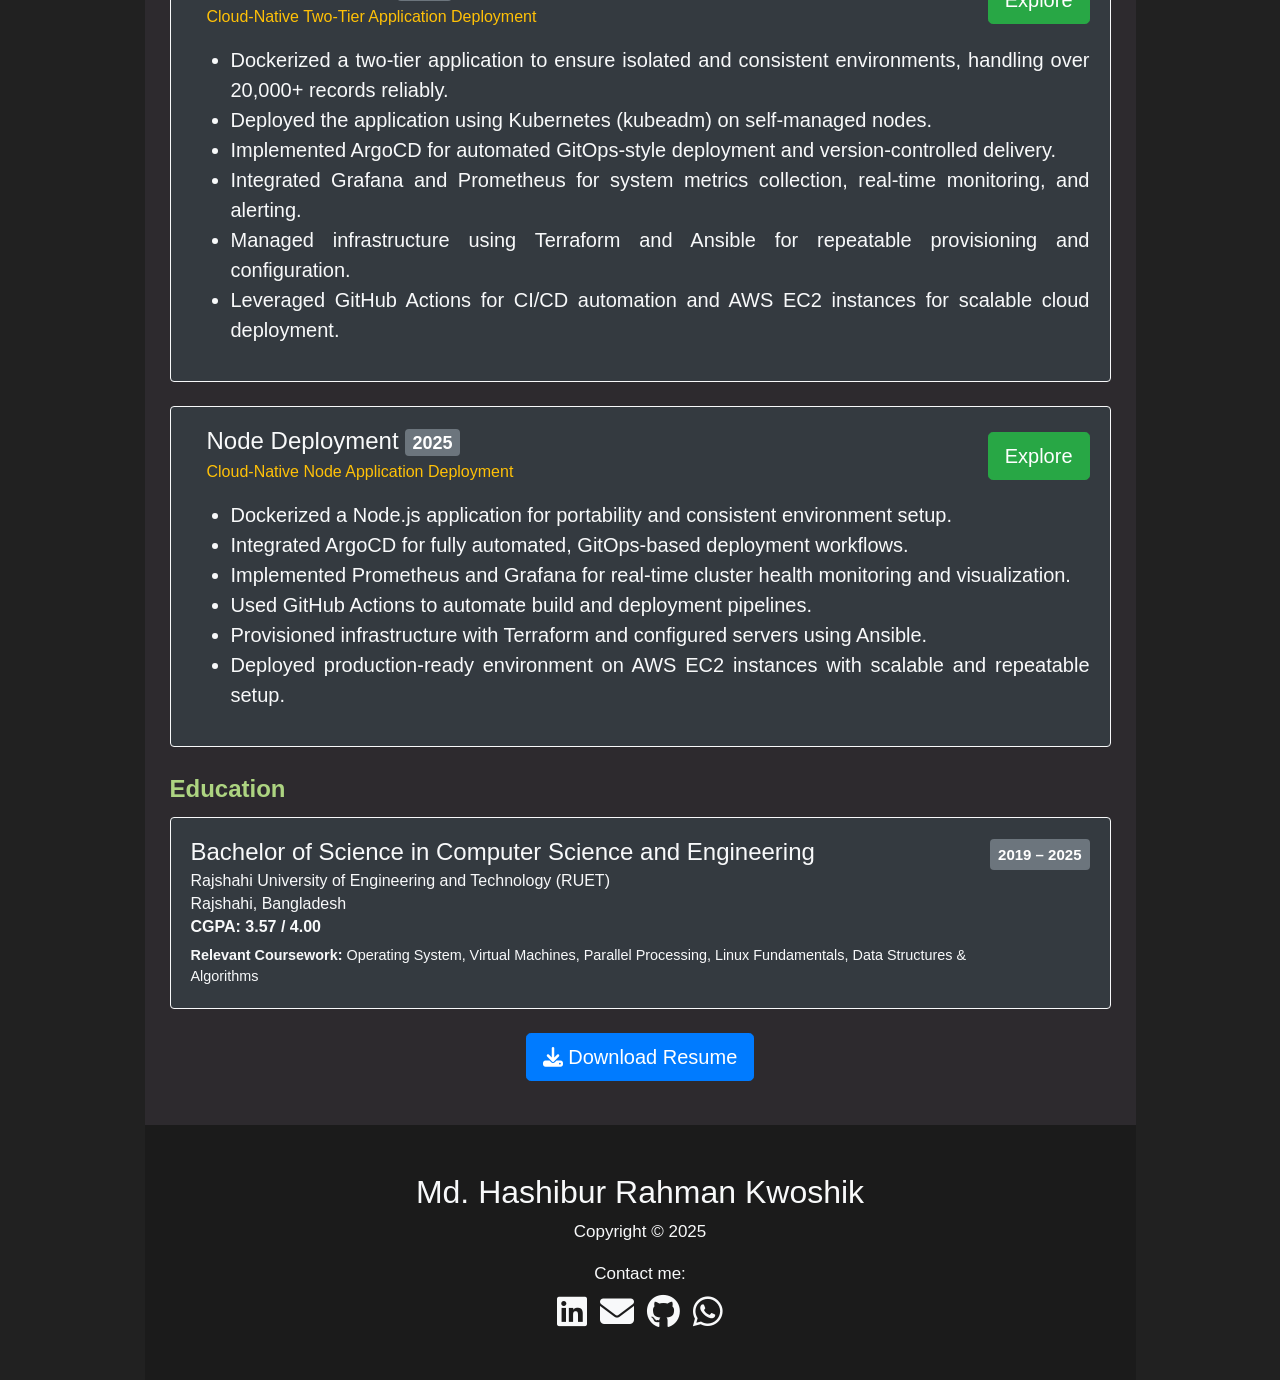
==== commit 03663b7c: "button alignment fixed" ====
--- a/index.html
+++ b/index.html
@@ -171,7 +171,7 @@
                 <h5 class="mb-0 d-none d-sm-block">A simple offline shopping list app</h5>
               </div>
             </div>
-            <div class="mb-2">
+            <div class="mb-2 my-auto mx-md-0 mx-auto">
               <a href="https://github.com/rootminusone8004/Bazarnote" target="_blank" class="btn btn-success btn-lg">
                 Explore
               </a>
@@ -207,7 +207,7 @@
                 <small class="mb-0 d-none d-sm-block text-warning">Cloud-Native Two-Tier Application Deployment</small>
               </div>
             </div>
-            <div class="mb-2 my-auto">
+            <div class="mb-2 my-auto mx-md-0 mx-auto">
               <a href="https://github.com/rootminusone8004/project2" target="_blank"
                 class="btn btn-lg btn-success">Explore</a>
             </div>
@@ -239,7 +239,7 @@
                 <small class="mb-0 d-none d-sm-block text-warning">Cloud-Native Node Application Deployment</small>
               </div>
             </div>
-            <div class="mb-2 my-auto">
+            <div class="mb-2 my-auto mx-md-0 mx-auto">
               <a href="https://github.com/rootminusone8004/project2" target="_blank"
                 class="btn btn-lg btn-success">Explore</a>
             </div>
